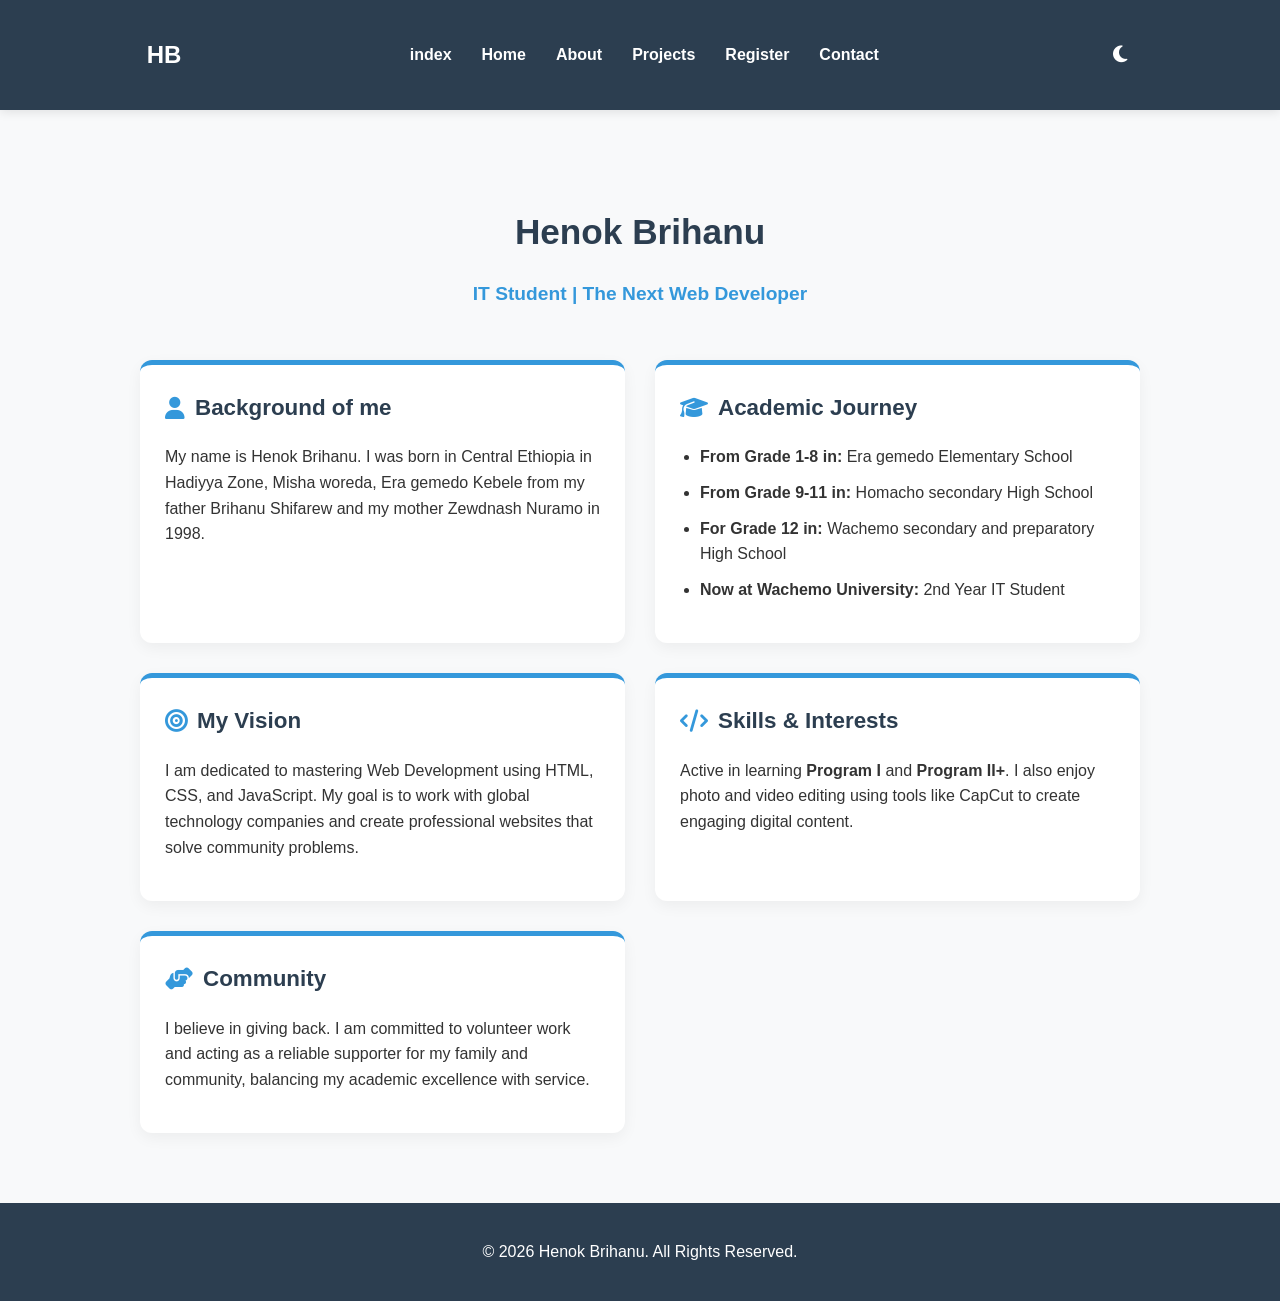
==== about.html @ 0ca083a8 "Add about.html for personal website This file contains the HTML structure and styling for the 'About" ====
<!DOCTYPE html>
<html >
<head>
    <title>MY personal website</title>
    <link rel="stylesheet" href="https://cdnjs.cloudflare.com/ajax/libs/font-awesome/6.4.0/css/all.min.css">
    
    <style>
        :root {
            --bg-color: #f8f9fa;
            --text-color: #333;
            --card-bg: white;
            --header-bg : #2c3e50;
            --accent-color: #3498db;
        }

        .dark-theme {
            --bg-color: #1a252f;
            --text-color: #f4f7f6;
            --card-bg: #2c3e50;
            --header-bg: #111a22;
            --accent-color: #2980b9;
        }

        body {
            margin: 0;
            font-family: 'Segoe UI', Tahoma, Geneva, Verdana, sans-serif;
            line-height: 1.6;
            background-color: var(--bg-color);
            color: var(--text-color);
            transition: background-color 0.3s, color 0.3s;
        }

        header {
            background: var(--header-bg);
            padding: 1rem 0;
            color: white;
            transition: background 0.3s;
            box-shadow: 0 2px 10px rgba(0,0,0,0.1);
        }

        nav {
            display: flex;
            justify-content: space-around;
            align-items: center;
            max-width: 1200px;
            margin: 0 auto;
            padding: 0 20px;
        }

        nav ul {
            list-style: none;
            display: flex;
            margin: 0;
            padding: 0;
        }

        nav ul li {
            margin: 0 15px;
        }

        nav ul li a {
            color: white;
            text-decoration: none;
            font-weight: bold;
            transition: color 0.3s;
        }

        nav ul li a:hover {
            color: var(--accent-color);
        }

        .theme-toggle-btn {
            background: none;
            border: none;
            color: white;
            font-size: 1.2rem;
            cursor: pointer;
            transition: transform 0.2s;
        }
        
        .theme-toggle-btn:hover {
            transform: scale(1.2);
        }

        .about-container {
            max-width: 1000px;
            margin: 50px auto;
            padding: 20px;
        }

        .profile-header {
            text-align: center;
            margin-bottom: 50px;
        }

        .profile-header h1 {
            font-size: 3rem;
            color: #2c3e50;
            margin-bottom: 10px;
        }
        
        .dark-theme .profile-header h1 {
            color: #fff;
        }

        .profile-header .tagline {
            font-size: 1.2rem;
            color: var(--accent-color);
            font-weight: bold;
        }
        .about-grid {
            display: grid;
            grid-template-columns: repeat(2, 1fr);
            gap: 30px;
        }

        .card {
            background: var(--card-bg);
            padding: 25px;
            border-radius: 12px;
            box-shadow: 0 5px 15px rgba(0,0,0,0.05);
            border-top: 5px solid var(--accent-color);
            transition: background-color 0.3s, transform 0.5s ease, opacity 0.5s ease, box-shadow 0.3s;
            opacity: 0;
            transform: translateY(30px);
        }

        .card:hover {
            box-shadow: 0 8px 25px rgba(0,0,0,0.1);
        }

        .card.show {
            opacity: 1;
            transform: translateY(0);
        }

        .card h2 {
            display: flex;
            align-items: center;
            gap: 10px;
            color: #2c3e50;
            font-size: 1.4rem;
            margin-top: 0;
        }
        
        .dark-theme .card h2 {
            color: #fff;
        }

        .card i {
            color: var(--accent-color);
        }

        .card ul {
            padding-left: 20px;
        }

        .card ul li {
            margin-bottom: 10px;
        }

        footer {
            text-align: center;
            padding: 20px;
            background: var(--header-bg);
            color: white;
            margin-top: 50px;
            transition: background 0.3s;
        }

            .profile-header h1 {
                font-size: 2.2rem;
            }
        }
    </style>
</head>
<body>

    <header>
        <nav>
            <div class="logo"><h2>HB</h2></div>
            <ul>
                <li><a href="index.html">index</a></li>
                <li><a href="home.html">Home</a></li>
                <li><a href="about.html">About</a></li>
                <li><a href="project.html">Projects</a></li>
                <li><a href="registration.html">Register</a></li>
                <li><a href="contact.html">Contact</a></li>
            </ul>
            <button class="theme-toggle-btn" id="themeToggle">
                <i class="fas fa-moon"></i>
            </button>
        </nav>
    </header>

    <div class="about-container">
        <div class="profile-header">
            <h1>Henok Brihanu</h1>
            <p class="tagline">IT Student | The Next Web Developer</p>
        </div>
       <div class="about-grid">
            <div class="card">
                <h2><i class="fas fa-user"></i> Background of me</h2>
                <p>My name is Henok Brihanu. I was born in Central Ethiopia in Hadiyya Zone, Misha woreda, Era gemedo Kebele from my father Brihanu Shifarew and my mother Zewdnash Nuramo in 1998.</p>
            </div>
           <div class="card">
                <h2><i class="fas fa-graduation-cap"></i> Academic Journey</h2>
                <ul>
                    <li><strong>From Grade 1-8 in:</strong> Era gemedo Elementary School</li>
                    <li><strong>From Grade 9-11 in:</strong> Homacho secondary High School</li>
                    <li><strong>For Grade 12 in:</strong> Wachemo secondary and preparatory High School</li>
                    <li><strong>Now at Wachemo University:</strong> 2nd Year IT Student</li>
                </ul>
            </div>
            <div class="card">
                <h2><i class="fas fa-bullseye"></i> My Vision</h2>
                <p>
                    I am dedicated to mastering Web Development using HTML, CSS, and JavaScript. 
                    My goal is to work with global technology companies and create professional 
                    websites that solve community problems.
                </p>
            </div>
           <div class="card">
                <h2><i class="fas fa-code"></i> Skills & Interests</h2>
                <p>
                    Active in learning <strong>Program I</strong> and <strong>Program II+</strong>. 
                    I also enjoy photo and video editing using tools like CapCut to create 
                    engaging digital content.
                </p>
            </div>
          <div class="card">
                <h2><i class="fas fa-hands-helping"></i> Community</h2>
                <p>
                    I believe in giving back. I am committed to volunteer work and acting 
                    as a reliable supporter for my family and community, balancing my 
                    academic excellence with service.
                </p>
            </div>
            
        </div>
    </div>

    <footer>
        <p>&copy; 2026 Henok Brihanu. All Rights Reserved.</p>
    </footer>

    <script>
       const themeToggle = document.getElementById('themeToggle');
        const toggleIcon = themeToggle.querySelector('i');

        themeToggle.addEventListener('click', () => {
            document.body.classList.toggle('dark-theme');
            
            if (document.body.classList.contains('dark-theme')) {
                toggleIcon.classList.remove('fa-moon');
                toggleIcon.classList.add('fa-sun');
            } else {
                toggleIcon.classList.remove('fa-sun');
                toggleIcon.classList.add('fa-moon');
            }
        });
       const cards = document.querySelectorAll('.card');

        const checkCards = () => {
            const triggerBottom = window.innerHeight / 5 * 4;

            cards.forEach(card => {
                const cardTop = card.getBoundingClientRect().top;

                if (cardTop < triggerBottom) {
                    card.classList.add('show');
                } else {
                    card.classList.remove('show');
                }
            });
        };
        window.addEventListener('scroll', checkCards);
        window.addEventListener('load', checkCards);
    </script>

</body>
</html>
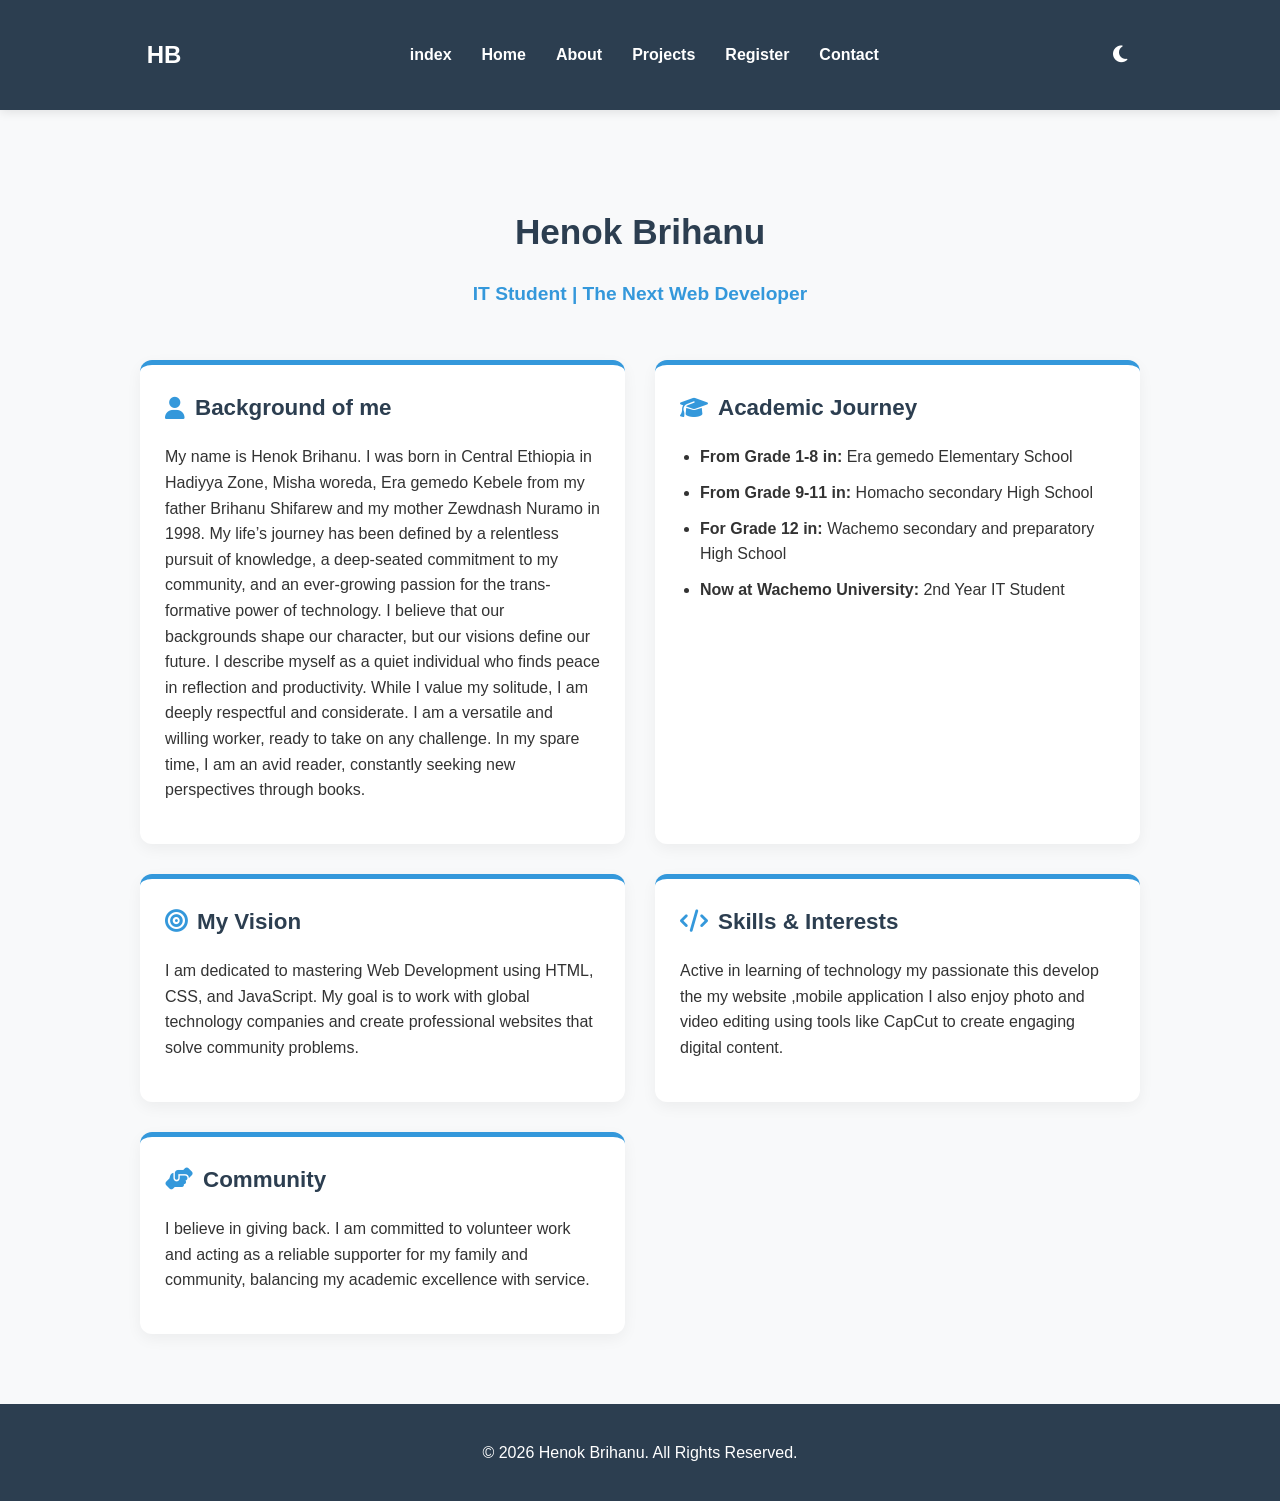
==== commit 63168100: "Update personal background and skills description Expanded personal background and added details abo" ====
--- a/about.html
+++ b/about.html
@@ -183,7 +183,7 @@
                 <li><a href="index.html">index</a></li>
                 <li><a href="home.html">Home</a></li>
                 <li><a href="about.html">About</a></li>
-                <li><a href="project.html">Projects</a></li>
+                <li><a href="projects.html">Projects</a></li>
                 <li><a href="registration.html">Register</a></li>
                 <li><a href="contact.html">Contact</a></li>
             </ul>
@@ -201,7 +201,15 @@
        <div class="about-grid">
             <div class="card">
                 <h2><i class="fas fa-user"></i> Background of me</h2>
-                <p>My name is Henok Brihanu. I was born in Central Ethiopia in Hadiyya Zone, Misha woreda, Era gemedo Kebele from my father Brihanu Shifarew and my mother Zewdnash Nuramo in 1998.</p>
+                <p>My name is Henok Brihanu. I was born in Central Ethiopia in Hadiyya Zone, Misha woreda, Era gemedo Kebele 
+                    from my father Brihanu Shifarew and my mother Zewdnash Nuramo in 1998.
+                      My life’s journey has been defined by a relentless pursuit of knowledge, a deep-seated 
+                      commitment to my community, and an ever-growing passion for the trans-formative power of
+                       technology. I believe that our backgrounds shape our character, but our visions define our future.
+                     I describe myself as a quiet individual who finds peace in reflection and productivity.
+                      While I value my solitude, I am deeply respectful and considerate. 
+                      I am a versatile and willing worker, ready to take on any challenge.
+                       In my spare time, I am an avid reader, constantly seeking new perspectives through books.</p>
             </div>
            <div class="card">
                 <h2><i class="fas fa-graduation-cap"></i> Academic Journey</h2>
@@ -223,7 +231,7 @@
            <div class="card">
                 <h2><i class="fas fa-code"></i> Skills & Interests</h2>
                 <p>
-                    Active in learning <strong>Program I</strong> and <strong>Program II+</strong>. 
+                    Active in learning of technology my passionate this develop the my website ,mobile application
                     I also enjoy photo and video editing using tools like CapCut to create 
                     engaging digital content.
                 </p>
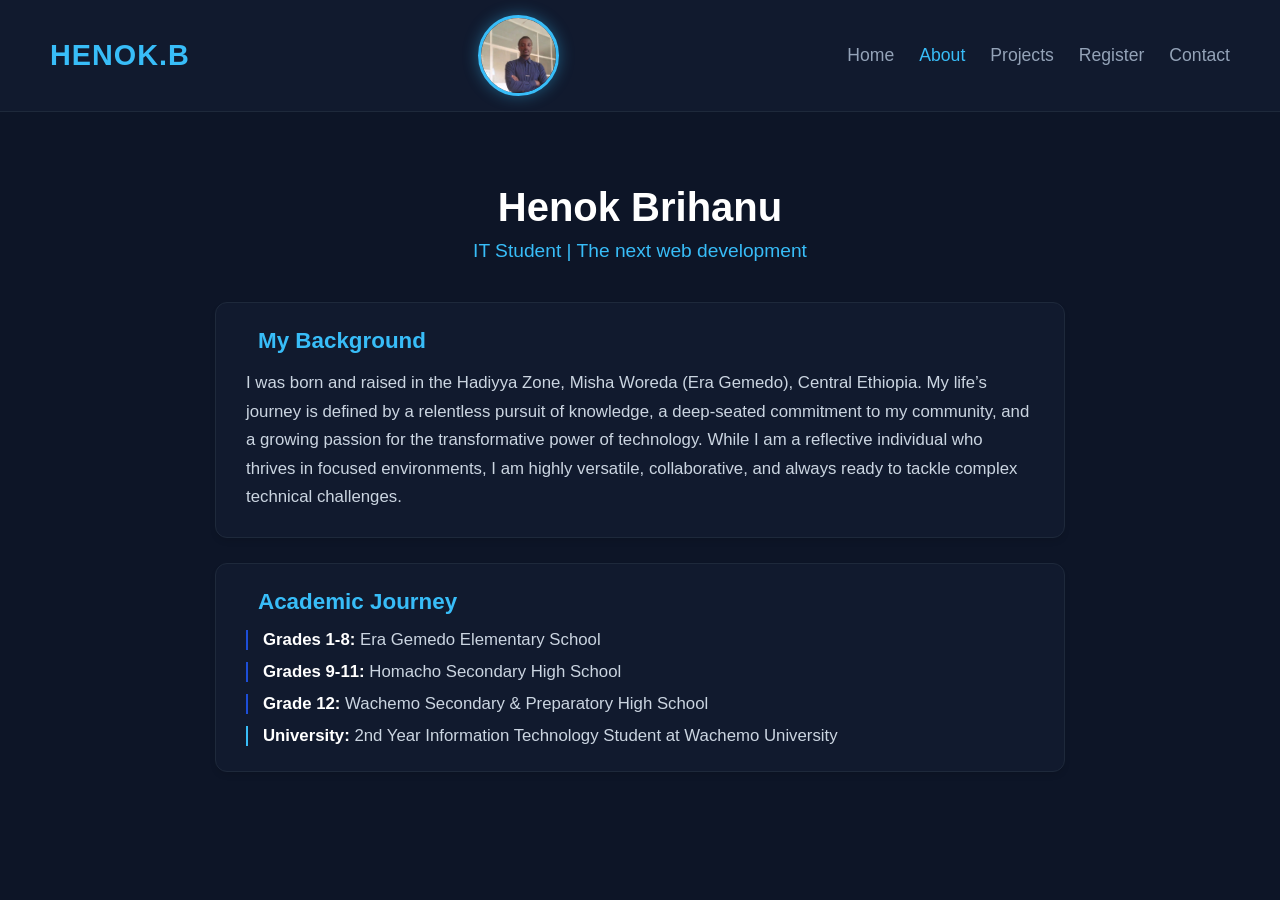
==== commit 16899e17: "Update about.html" ====
--- a/about.html
+++ b/about.html
@@ -1,280 +1,94 @@
 <!DOCTYPE html>
-<html >
+<html>
 <head>
-    <title>MY personal website</title>
-    <link rel="stylesheet" href="https://cdnjs.cloudflare.com/ajax/libs/font-awesome/6.4.0/css/all.min.css">
-    
-    <style>
-        :root {
-            --bg-color: #f8f9fa;
-            --text-color: #333;
-            --card-bg: white;
-            --header-bg : #2c3e50;
-            --accent-color: #3498db;
-        }
-
-        .dark-theme {
-            --bg-color: #1a252f;
-            --text-color: #f4f7f6;
-            --card-bg: #2c3e50;
-            --header-bg: #111a22;
-            --accent-color: #2980b9;
-        }
-
-        body {
-            margin: 0;
-            font-family: 'Segoe UI', Tahoma, Geneva, Verdana, sans-serif;
-            line-height: 1.6;
-            background-color: var(--bg-color);
-            color: var(--text-color);
-            transition: background-color 0.3s, color 0.3s;
-        }
-
-        header {
-            background: var(--header-bg);
-            padding: 1rem 0;
-            color: white;
-            transition: background 0.3s;
-            box-shadow: 0 2px 10px rgba(0,0,0,0.1);
-        }
-
-        nav {
-            display: flex;
-            justify-content: space-around;
-            align-items: center;
-            max-width: 1200px;
-            margin: 0 auto;
-            padding: 0 20px;
-        }
-
-        nav ul {
-            list-style: none;
-            display: flex;
-            margin: 0;
-            padding: 0;
-        }
-
-        nav ul li {
-            margin: 0 15px;
-        }
-
-        nav ul li a {
-            color: white;
-            text-decoration: none;
-            font-weight: bold;
-            transition: color 0.3s;
-        }
-
-        nav ul li a:hover {
-            color: var(--accent-color);
-        }
-
-        .theme-toggle-btn {
-            background: none;
-            border: none;
-            color: white;
-            font-size: 1.2rem;
-            cursor: pointer;
-            transition: transform 0.2s;
-        }
-        
-        .theme-toggle-btn:hover {
-            transform: scale(1.2);
-        }
-
-        .about-container {
-            max-width: 1000px;
-            margin: 50px auto;
-            padding: 20px;
-        }
-
-        .profile-header {
-            text-align: center;
-            margin-bottom: 50px;
-        }
-
-        .profile-header h1 {
-            font-size: 3rem;
-            color: #2c3e50;
-            margin-bottom: 10px;
-        }
-        
-        .dark-theme .profile-header h1 {
-            color: #fff;
-        }
-
-        .profile-header .tagline {
-            font-size: 1.2rem;
-            color: var(--accent-color);
-            font-weight: bold;
-        }
-        .about-grid {
-            display: grid;
-            grid-template-columns: repeat(2, 1fr);
-            gap: 30px;
-        }
-
-        .card {
-            background: var(--card-bg);
-            padding: 25px;
-            border-radius: 12px;
-            box-shadow: 0 5px 15px rgba(0,0,0,0.05);
-            border-top: 5px solid var(--accent-color);
-            transition: background-color 0.3s, transform 0.5s ease, opacity 0.5s ease, box-shadow 0.3s;
-            opacity: 0;
-            transform: translateY(30px);
-        }
-
-        .card:hover {
-            box-shadow: 0 8px 25px rgba(0,0,0,0.1);
-        }
-
-        .card.show {
-            opacity: 1;
-            transform: translateY(0);
-        }
-
-        .card h2 {
-            display: flex;
-            align-items: center;
-            gap: 10px;
-            color: #2c3e50;
-            font-size: 1.4rem;
-            margin-top: 0;
-        }
-        
-        .dark-theme .card h2 {
-            color: #fff;
-        }
-
-        .card i {
-            color: var(--accent-color);
-        }
-
-        .card ul {
-            padding-left: 20px;
-        }
-
-        .card ul li {
-            margin-bottom: 10px;
-        }
-
-        footer {
-            text-align: center;
-            padding: 20px;
-            background: var(--header-bg);
-            color: white;
-            margin-top: 50px;
-            transition: background 0.3s;
-        }
-
-            .profile-header h1 {
-                font-size: 2.2rem;
-            }
-        }
-    </style>
+    <title>About Me | Henok Brihanu</title>
+  
+    <link rel="stylesheet" href="about.css">
+   
 </head>
 <body>
-
     <header>
         <nav>
-            <div class="logo"><h2>HB</h2></div>
+            <div class="logo">HENOK.B</div>
+            
+            <div class="profile-container">
+                <img src="henich.jpg" alt="Henok Brihanu">
+            </div>
+
             <ul>
-                <li><a href="index.html">index</a></li>
-                <li><a href="home.html">Home</a></li>
-                <li><a href="about.html">About</a></li>
+                <li><a href="index.html">Home</a></li>
+                <li><a href="about.html" class="active">About</a></li>
                 <li><a href="projects.html">Projects</a></li>
                 <li><a href="registration.html">Register</a></li>
                 <li><a href="contact.html">Contact</a></li>
             </ul>
-            <button class="theme-toggle-btn" id="themeToggle">
-                <i class="fas fa-moon"></i>
-            </button>
         </nav>
     </header>
+    <div class="scrollable-content" id="scrollContainer">
+        <main class="about-container">
+            <section class="profile-header">
+                <h1>Henok Brihanu</h1>
+                <p class="tagline">IT Student | The next web development</p>
+            </section>
 
-    <div class="about-container">
-        <div class="profile-header">
-            <h1>Henok Brihanu</h1>
-            <p class="tagline">IT Student | The Next Web Developer</p>
-        </div>
-       <div class="about-grid">
-            <div class="card">
-                <h2><i class="fas fa-user"></i> Background of me</h2>
-                <p>My name is Henok Brihanu. I was born in Central Ethiopia in Hadiyya Zone, Misha woreda, Era gemedo Kebele 
-                    from my father Brihanu Shifarew and my mother Zewdnash Nuramo in 1998.
-                      My life’s journey has been defined by a relentless pursuit of knowledge, a deep-seated 
-                      commitment to my community, and an ever-growing passion for the trans-formative power of
-                       technology. I believe that our backgrounds shape our character, but our visions define our future.
-                     I describe myself as a quiet individual who finds peace in reflection and productivity.
-                      While I value my solitude, I am deeply respectful and considerate. 
-                      I am a versatile and willing worker, ready to take on any challenge.
-                       In my spare time, I am an avid reader, constantly seeking new perspectives through books.</p>
-            </div>
-           <div class="card">
-                <h2><i class="fas fa-graduation-cap"></i> Academic Journey</h2>
-                <ul>
-                    <li><strong>From Grade 1-8 in:</strong> Era gemedo Elementary School</li>
-                    <li><strong>From Grade 9-11 in:</strong> Homacho secondary High School</li>
-                    <li><strong>For Grade 12 in:</strong> Wachemo secondary and preparatory High School</li>
-                    <li><strong>Now at Wachemo University:</strong> 2nd Year IT Student</li>
-                </ul>
-            </div>
-            <div class="card">
-                <h2><i class="fas fa-bullseye"></i> My Vision</h2>
-                <p>
-                    I am dedicated to mastering Web Development using HTML, CSS, and JavaScript. 
-                    My goal is to work with global technology companies and create professional 
-                    websites that solve community problems.
-                </p>
-            </div>
-           <div class="card">
-                <h2><i class="fas fa-code"></i> Skills & Interests</h2>
-                <p>
-                    Active in learning of technology my passionate this develop the my website ,mobile application
-                    I also enjoy photo and video editing using tools like CapCut to create 
-                    engaging digital content.
-                </p>
-            </div>
-          <div class="card">
-                <h2><i class="fas fa-hands-helping"></i> Community</h2>
-                <p>
-                    I believe in giving back. I am committed to volunteer work and acting 
-                    as a reliable supporter for my family and community, balancing my 
-                    academic excellence with service.
-                </p>
-            </div>
-            
-        </div>
+            <section class="about-grid">
+                
+                <div class="card">
+                    <h2><i class="fas fa-user"></i> My Background</h2>
+                    <p>I was born and raised in the Hadiyya Zone, Misha Woreda (Era Gemedo), Central Ethiopia.
+                         My life’s journey is defined by a relentless pursuit of knowledge, a deep-seated commitment to my 
+                         community, and a growing passion for the transformative power of technology. 
+                         While I am a reflective individual who thrives in focused environments,
+                          I am highly versatile, collaborative, and always ready to tackle complex technical challenges.</p>
+                </div>
+
+                <div class="card">
+                    <h2><i class="fas fa-graduation-cap"></i> Academic Journey</h2>
+                    <ul class="timeline-list">
+                        <li><strong>Grades 1-8:</strong> Era Gemedo Elementary School</li>
+                        <li><strong>Grades 9-11:</strong> Homacho Secondary High School</li>
+                        <li><strong>Grade 12:</strong> Wachemo Secondary & Preparatory High School</li>
+                        <li><strong>University:</strong> 2nd Year Information Technology Student at Wachemo University</li>
+                    </ul>
+                </div>
+
+                <div class="card">
+                    <h2><i class="fas fa-bullseye"></i> Vision & Goals</h2>
+                    <p>I am dedicated to mastering modern full-stack web development.
+                         My ultimate career objective is to collaborate with global technology industry 
+                         leaders and engineer clean, production-grade applications that solve real-world, community-centric problems.</p>
+                </div>
+
+                <div class="card">
+                    <h2><i class="fas fa-code"></i> Technical Skills & Interests</h2>
+                    <p>My primary focus lies in crafting clean user interfaces and interactive systems using <strong>HTML5, CSS3, and JavaScript</strong>. 
+                        Beyond software architecture, I enjoy digital content production, utilizing advanced 
+                        video editing tools like CapCut to create compelling visual narratives.</p>
+                </div>
+
+                <div class="card">
+                    <h2><i class="fas fa-hands-helping"></i> Community & Leadership</h2>
+                    <p>I am firmly committed to social impact and volunteering.
+                         I aim to balance academic excellence with technical leadership, acting as a reliable resource for my
+                          family, peers, and local community projects.</p>
+                </div>
+                
+            </section>
+        </main>
+
+        <footer>
+            <p>&copy; 2026 Henok Brihanu | Wachemo University</p>
+        </footer>
     </div>
-
-    <footer>
-        <p>&copy; 2026 Henok Brihanu. All Rights Reserved.</p>
-    </footer>
-
     <script>
-       const themeToggle = document.getElementById('themeToggle');
-        const toggleIcon = themeToggle.querySelector('i');
-
-        themeToggle.addEventListener('click', () => {
-            document.body.classList.toggle('dark-theme');
-            
-            if (document.body.classList.contains('dark-theme')) {
-                toggleIcon.classList.remove('fa-moon');
-                toggleIcon.classList.add('fa-sun');
-            } else {
-                toggleIcon.classList.remove('fa-sun');
-                toggleIcon.classList.add('fa-moon');
-            }
-        });
-       const cards = document.querySelectorAll('.card');
-
+        const scrollContainer = document.getElementById('scrollContainer');
+        const cards = document.querySelectorAll('.card');
+        
         const checkCards = () => {
-            const triggerBottom = window.innerHeight / 5 * 4;
+            const triggerBottom = scrollContainer.clientHeight * 0.88;
 
             cards.forEach(card => {
-                const cardTop = card.getBoundingClientRect().top;
-
+                const cardTop = card.getBoundingClientRect().top - scrollContainer.getBoundingClientRect().top;
                 if (cardTop < triggerBottom) {
                     card.classList.add('show');
                 } else {
@@ -282,7 +96,7 @@
                 }
             });
         };
-        window.addEventListener('scroll', checkCards);
+        scrollContainer.addEventListener('scroll', checkCards);
         window.addEventListener('load', checkCards);
     </script>
 
--- a/about.css
+++ b/about.css
@@ -0,0 +1,187 @@
+
+        body {
+            background-color: #0d1527;
+            color: #ffffff;
+            font-family: 'Segoe UI', Tahoma, Geneva, Verdana, sans-serif;
+            margin: 0;
+            padding: 0;
+            display: flex;
+            flex-direction: column;
+            height: 100vh; /* ሙሉ የስክሪን ከፍታ */
+            overflow: hidden; /* ጠቅላላ ገጹ እንዳይንቀሳቀስ ይቆልፋል */
+        }
+
+        /* Header & Navigation - ሁልጊዜ ከላይ ቋሚ ሆኖ ይቆማል */
+        header {
+            background-color: #111a2e;
+            padding: 15px 50px;
+            border-bottom: 1px solid #1e293b;
+            flex-shrink: 0; /* ሄደሩ በከፍታ ማነስ እንዳይቀንስ ይከላከላል */
+            position: relative;
+            z-index: 10;
+        }
+
+        nav {
+            display: flex;
+            justify-content: space-between;
+            align-items: center;
+            max-width: 1200px;
+            margin: 0 auto;
+        }
+
+        .logo {
+            font-size: 1.8rem;
+            font-weight: bold;
+            color: #38bdf8;
+            letter-spacing: 1px;
+            margin: 0;
+        }
+
+        /* Profile Photo in Navigation */
+        .profile-container {
+            width: 75px;
+            height: 75px;
+            border-radius: 50%;
+            border: 3px solid #38bdf8;
+            overflow: hidden;
+            box-shadow: 0 0 15px rgba(56, 189, 248, 0.4);
+            display: flex;
+            justify-content: center;
+            align-items: center;
+        }
+
+        .profile-container img {
+            width: 100%;
+            height: 100%;
+            object-fit: cover;
+        }
+
+        nav ul {
+            display: flex;
+            list-style: none;
+            gap: 25px;
+            margin: 0;
+            padding: 0;
+        }
+
+        nav ul li a {
+            color: #94a3b8;
+            text-decoration: none;
+            font-size: 1.1rem;
+            transition: color 0.3s ease;
+        }
+
+        nav ul li a:hover, nav ul li a.active {
+            color: #38bdf8;
+        }
+
+        /* ዋናው የይዘት ክፍል - የራሱ Scroll ይኖረዋል */
+        .scrollable-content {
+            flex: 1;
+            overflow-y: auto; /* ካርዶቹ ሄደሩ ጋ ሳይደርሱ እዚህ ውስጥ ብቻ Scroll እንዲሆኑ ያደርጋል */
+            padding: 40px 20px;
+        }
+
+        .about-container {
+            max-width: 850px;
+            margin: 0 auto;
+        }
+
+        .profile-header {
+            text-align: center;
+            margin-bottom: 40px;
+        }
+
+        .profile-header h1 {
+            font-size: 2.5rem;
+            margin-bottom: 10px;
+            color: #ffffff;
+        }
+
+        .tagline {
+            font-size: 1.2rem;
+            color: #38bdf8;
+            margin: 0;
+        }
+
+        /* ካርዶቹ ወደ ታች መደርደራቸው ሳይቀየር */
+        .about-grid {
+            display: flex;
+            flex-direction: column;
+            gap: 25px;
+        }
+
+        /* Individual Card Design */
+        .card {
+            background-color: #111a2e;
+            border: 1px solid #1e293b;
+            border-radius: 12px;
+            padding: 25px 30px;
+            box-shadow: 0 4px 6px -1px rgba(0, 0, 0, 0.1);
+            transition: all 0.4s cubic-bezier(0.175, 0.885, 0.32, 1.275);
+            opacity: 0;
+            transform: translateY(30px);
+        }
+
+        /* Scroll Reveal Animation ክፍል */
+        .card.show {
+            opacity: 1;
+            transform: translateY(0);
+        }
+
+        .card:hover {
+            border-color: #1d4ed8;
+            box-shadow: 0 10px 20px rgba(29, 78, 216, 0.15);
+        }
+
+        .card h2 {
+            font-size: 1.4rem;
+            color: #38bdf8;
+            margin-top: 0;
+            margin-bottom: 15px;
+            display: flex;
+            align-items: center;
+            gap: 12px;
+        }
+
+        .card p {
+            color: #cbd5e1;
+            line-height: 1.7;
+            font-size: 1.05rem;
+            margin: 0;
+        }
+
+        /* Timeline List */
+        .timeline-list {
+            list-style: none;
+            padding: 0;
+            margin: 0;
+        }
+
+        .timeline-list li {
+            color: #cbd5e1;
+            padding-left: 15px;
+            border-left: 2px solid #1d4ed8;
+            margin-bottom: 12px;
+            font-size: 1.05rem;
+        }
+
+        .timeline-list li:last-child {
+            margin-bottom: 0;
+            border-left-color: #38bdf8;
+        }
+
+        .timeline-list strong {
+            color: #ffffff;
+        }
+
+        /* Footer */
+        footer {
+            text-align: center;
+            padding: 30px 0;
+            color: #64748b;
+            font-size: 0.95rem;
+            border-top: 1px solid #1e293b;
+            margin-top: 60px;
+        }
+    
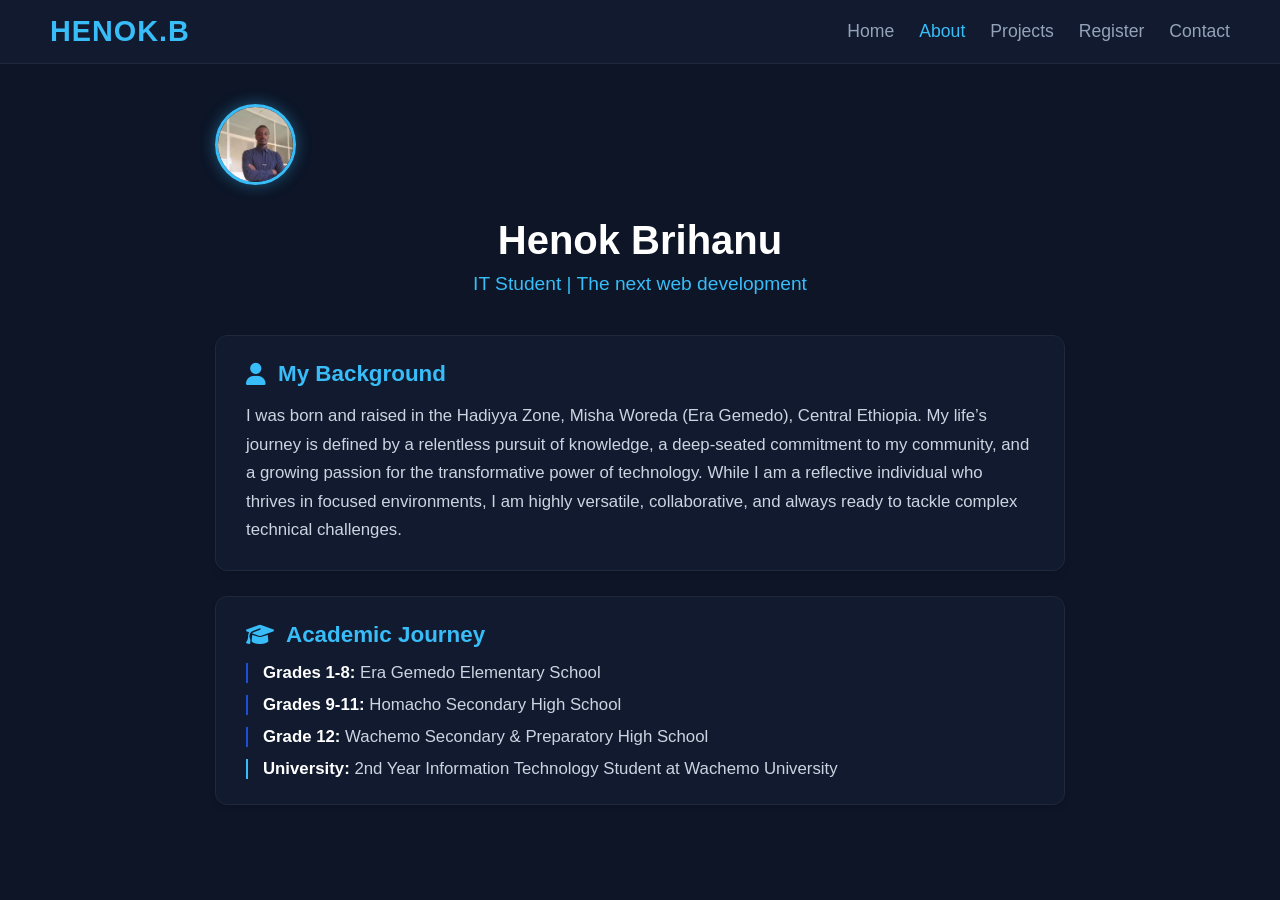
==== commit be507b24: "Refactor about.html structure and add styles" ====
--- a/about.html
+++ b/about.html
@@ -1,22 +1,17 @@
 <!DOCTYPE html>
-<html>
+<html >
 <head>
     <title>About Me | Henok Brihanu</title>
-  
+    <link rel="stylesheet" href="https://cdnjs.cloudflare.com/ajax/libs/font-awesome/6.4.0/css/all.min.css">
     <link rel="stylesheet" href="about.css">
-   
 </head>
 <body>
+
     <header>
         <nav>
             <div class="logo">HENOK.B</div>
-            
-            <div class="profile-container">
-                <img src="henich.jpg" alt="Henok Brihanu">
-            </div>
-
             <ul>
-                <li><a href="index.html">Home</a></li>
+                <li><a href="home.html">Home</a></li>
                 <li><a href="about.html" class="active">About</a></li>
                 <li><a href="projects.html">Projects</a></li>
                 <li><a href="registration.html">Register</a></li>
@@ -24,8 +19,16 @@
             </ul>
         </nav>
     </header>
+    
     <div class="scrollable-content" id="scrollContainer">
         <main class="about-container">
+            
+            <div class="profile-wrapper">
+                <div class="profile-container">
+                    <img src="henich.jpg" alt="Henok Brihanu">
+                </div>
+            </div>
+
             <section class="profile-header">
                 <h1>Henok Brihanu</h1>
                 <p class="tagline">IT Student | The next web development</p>
@@ -62,8 +65,8 @@
                 <div class="card">
                     <h2><i class="fas fa-code"></i> Technical Skills & Interests</h2>
                     <p>My primary focus lies in crafting clean user interfaces and interactive systems using <strong>HTML5, CSS3, and JavaScript</strong>. 
-                        Beyond software architecture, I enjoy digital content production, utilizing advanced 
-                        video editing tools like CapCut to create compelling visual narratives.</p>
+                         Beyond software architecture, I enjoy digital content production, utilizing advanced 
+                         video editing tools like CapCut to create compelling visual narratives.</p>
                 </div>
 
                 <div class="card">
@@ -80,6 +83,7 @@
             <p>&copy; 2026 Henok Brihanu | Wachemo University</p>
         </footer>
     </div>
+
     <script>
         const scrollContainer = document.getElementById('scrollContainer');
         const cards = document.querySelectorAll('.card');
